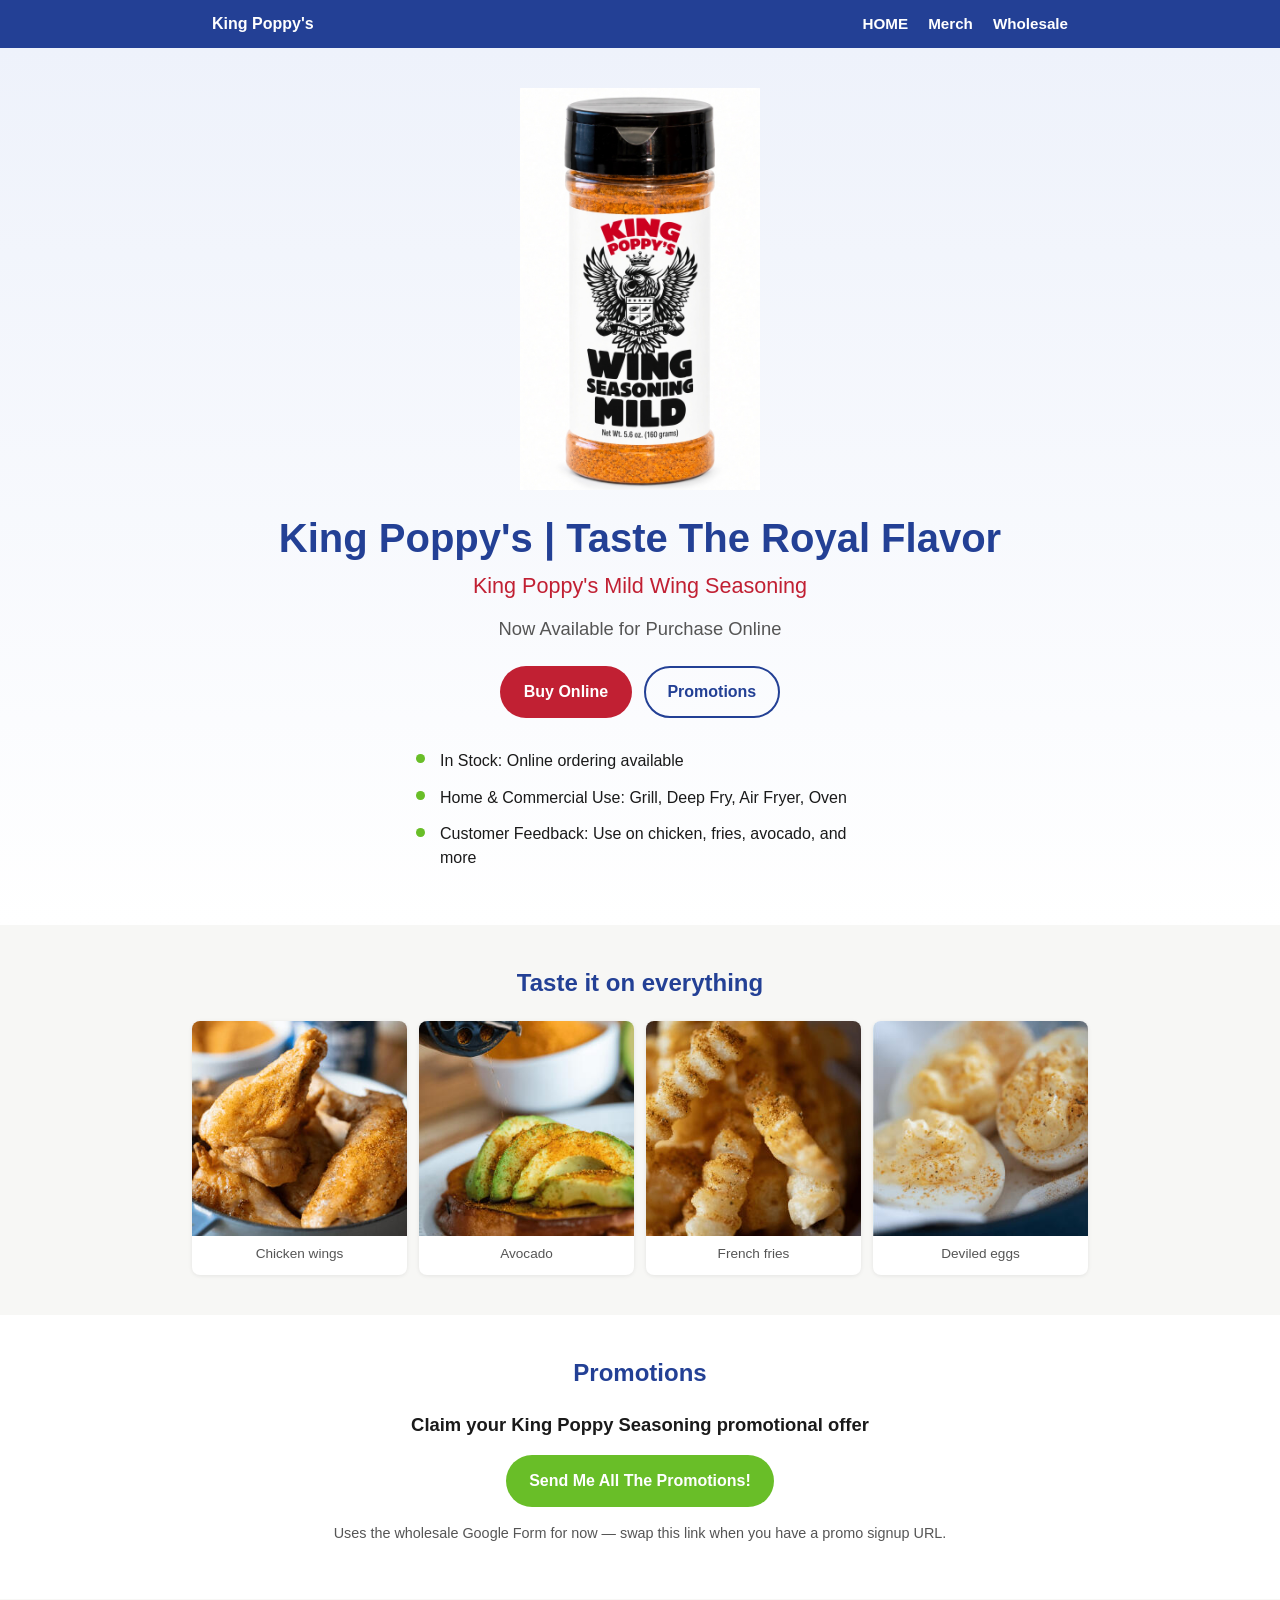
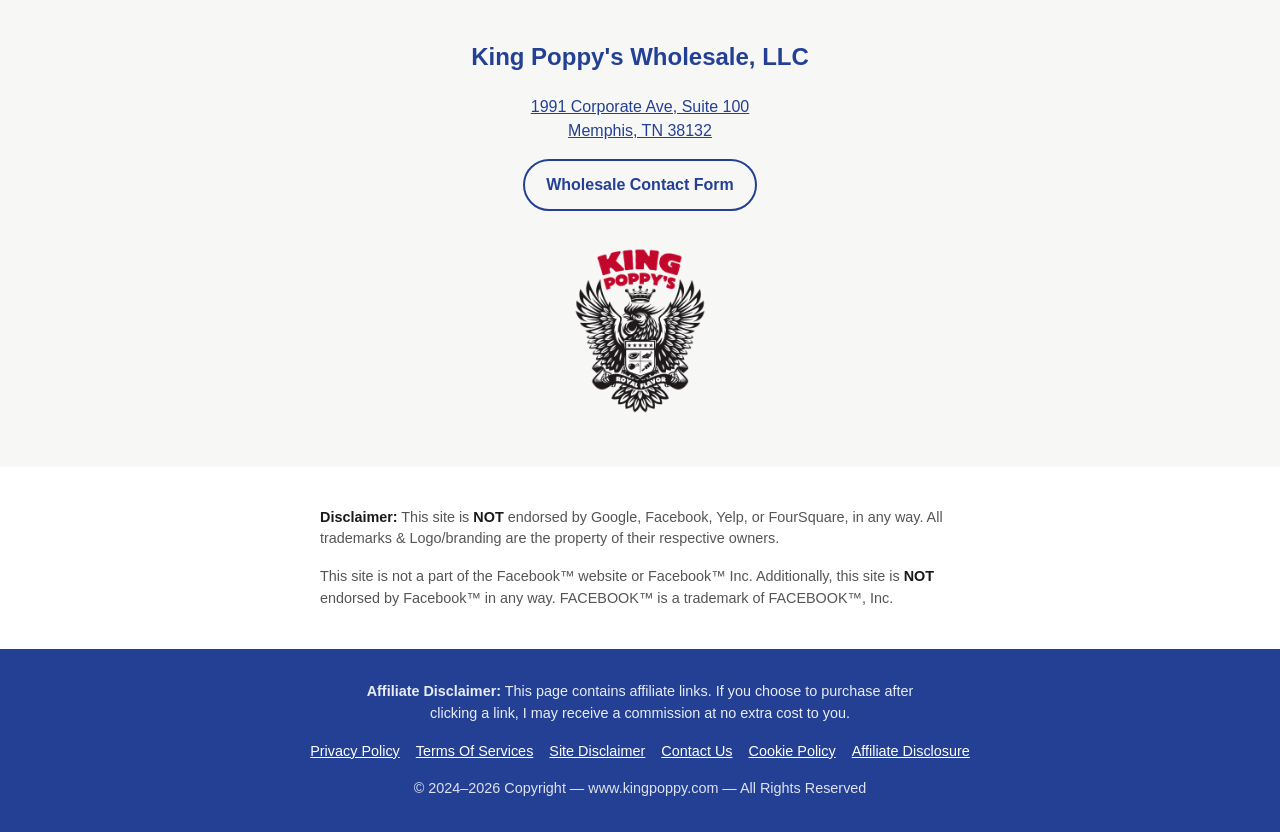
==== index.html @ 28b9f93a "Add King Poppy static site at repository root. Replace the stub README with the full Pages site so m" ====
<!DOCTYPE html>
<html lang="en">
<head>
  <meta charset="utf-8" />
  <meta name="viewport" content="width=device-width, initial-scale=1" />
  <title>King Poppy's Brand | Taste The Royal Flavor</title>
  <meta name="description" content="King Poppy Royal Flavor website. Join our email list for discounts and news directly from King Poppy." />
  <link rel="canonical" href="https://www.kingpoppy.com/" />
  <meta property="og:site_name" content="King Poppy's Brand | Taste The Royal Flavor" />
  <meta property="og:title" content="King Poppy's Brand | Taste The Royal Flavor" />
  <meta property="og:type" content="website" />
  <meta property="og:description" content="King Poppy Royal Flavor website. Join our email list for discounts and news directly from King Poppy." />
  <meta property="og:image" content="https://www.kingpoppy.com/assets/images/share.jpg" />
  <meta property="og:image:width" content="1200" />
  <meta property="og:image:height" content="1200" />
  <meta property="og:url" content="https://www.kingpoppy.com/" />
  <meta name="twitter:card" content="summary_large_image" />
  <link rel="icon" type="image/png" href="assets/images/favicon.png" />
  <link rel="apple-touch-icon" href="assets/images/apple-touch-icon.png" />
  <link rel="stylesheet" href="css/styles.css" />
</head>
<body>
  <a class="skip" href="#main">Skip to content</a>

  <header class="site-header">
    <div class="inner">
      <strong>King Poppy's</strong>
      <nav aria-label="Primary">
        <ul class="nav">
          <li><a href="#">HOME</a></li>
          <li><a href="#promo">Merch</a></li>
          <li><a href="https://www.litsupply.com/item-request/" rel="noopener noreferrer" target="_blank">Wholesale</a></li>
        </ul>
      </nav>
    </div>
  </header>

  <main id="main">
    <section class="hero">
      <div class="inner">
        <img class="logo-hero" src="assets/images/product-bottle.jpg" width="800" height="800" alt="Bottle of King Poppy's Mild Wing Seasoning, 5.6 oz, featuring a rooster logo with a Royal Flavor crest" />
        <h1>King Poppy's | Taste The Royal Flavor</h1>
        <p class="product-title">King Poppy's Mild Wing Seasoning</p>
        <p class="tagline">Now Available for Purchase Online</p>
        <div class="cta-row">
          <a class="btn btn-primary" href="https://checkout.square.site/merchant/ML3ZG626YGMFB/checkout/QDOJ6P7NUCU5K44X2YSJUEL5" rel="noopener noreferrer" target="_blank">Buy Online</a>
          <a class="btn btn-outline" href="#promo">Promotions</a>
        </div>
        <ul class="bullets">
          <li>In Stock: Online ordering available</li>
          <li>Home &amp; Commercial Use: Grill, Deep Fry, Air Fryer, Oven</li>
          <li>Customer Feedback: Use on chicken, fries, avocado, and more</li>
        </ul>
      </div>
    </section>

    <section class="section section-alt" aria-labelledby="gallery-heading">
      <div class="inner">
        <h2 id="gallery-heading">Taste it on everything</h2>
        <div class="gallery">
          <figure>
            <img src="assets/images/gallery01/chicken-wings.jpg" width="400" height="400" alt="Chicken Wing Seasoning" loading="lazy" />
            <figcaption>Chicken wings</figcaption>
          </figure>
          <figure>
            <img src="assets/images/gallery01/avocado.jpg" width="400" height="400" alt="Avocado Seasoning" loading="lazy" />
            <figcaption>Avocado</figcaption>
          </figure>
          <figure>
            <img src="assets/images/gallery01/french-fries.jpg" width="400" height="400" alt="French Fry Seasoning" loading="lazy" />
            <figcaption>French fries</figcaption>
          </figure>
          <figure>
            <img src="assets/images/gallery01/deviled-eggs.jpg" width="400" height="400" alt="Deviled Egg Seasoning" loading="lazy" />
            <figcaption>Deviled eggs</figcaption>
          </figure>
        </div>
      </div>
    </section>

    <section id="promo" class="section promo">
      <div class="inner">
        <h2>Promotions</h2>
        <p class="lead">Claim your King Poppy Seasoning promotional offer</p>
        <!-- Carrd form does not run on static hosting. Point this CTA at your list/tool of choice. -->
        <a class="btn btn-secondary" href="https://www.litsupply.com/item-request/" rel="noopener noreferrer" target="_blank">Send Me All The Promotions!</a>
        <p style="margin-top:1rem;font-size:0.9rem;color:var(--muted);">Uses the wholesale Google Form for now — swap this link when you have a promo signup URL.</p>
      </div>
    </section>

    <section class="section section-alt contact-block" aria-labelledby="contact-heading">
      <div class="inner">
        <h2 id="contact-heading">King Poppy's Wholesale, LLC</h2>
        <address>
          <a href="https://maps.app.goo.gl/yK5ESJTfPWjfMtfeA" rel="noopener noreferrer" target="_blank">
            1991 Corporate Ave, Suite 100<br />
            Memphis, TN 38132
          </a>
        </address>
        <a class="btn btn-outline" href="https://www.litsupply.com/item-request/" rel="noopener noreferrer" target="_blank">Wholesale Contact Form</a>
        <img class="logo-mark" src="assets/images/logo-mark.png" width="480" height="480" alt="King Poppy's Royal Flavor Logo" loading="lazy" />
      </div>
    </section>

    <section class="section">
      <div class="inner">
        <p class="disclaimer">
          <strong>Disclaimer:</strong> This site is <strong>NOT</strong> endorsed by Google, Facebook, Yelp, or FourSquare, in any way. All trademarks &amp; Logo/branding are the property of their respective owners.
        </p>
        <p class="disclaimer" style="margin-top:1rem;">
          This site is not a part of the Facebook™ website or Facebook™ Inc. Additionally, this site is <strong>NOT</strong> endorsed by Facebook™ in any way. FACEBOOK™ is a trademark of FACEBOOK™, Inc.
        </p>
      </div>
    </section>
  </main>

  <footer class="site-footer">
    <div class="inner">
      <p class="affiliate-note">
        <strong>Affiliate Disclaimer:</strong> This page contains affiliate links. If you choose to purchase after clicking a link, I may receive a commission at no extra cost to you.
      </p>
      <ul class="footer-nav">
        <li><a href="privacy-policy.html">Privacy Policy</a></li>
        <li><a href="terms-condition.html">Terms Of Services</a></li>
        <li><a href="site-disclaimer.html">Site Disclaimer</a></li>
        <li><a href="contact-us.html">Contact Us</a></li>
        <li><a href="cookie-policy.html">Cookie Policy</a></li>
        <li><a href="affiliate-disclosure.html">Affiliate Disclosure</a></li>
      </ul>
      <p class="copyright">&copy; 2024–2026 Copyright — www.kingpoppy.com — All Rights Reserved</p>
    </div>
  </footer>
</body>
</html>
---- css/styles.css ----
:root {
  --blue: #234095;
  --green: #69BE28;
  --red: #C12033;
  --black: #000000;
  --white: #ffffff;
  --ink: #1a1a1a;
  --muted: #555;
  --bg: #f7f7f5;
  --max: 56rem;
  --font: -apple-system, BlinkMacSystemFont, "Segoe UI", Roboto, "Helvetica Neue", Arial, sans-serif;
}

*, *::before, *::after { box-sizing: border-box; }
html { scroll-behavior: smooth; }
body {
  margin: 0;
  font-family: var(--font);
  color: var(--ink);
  background: var(--white);
  line-height: 1.5;
}
img { max-width: 100%; height: auto; display: block; }
a { color: var(--blue); }
a:hover { color: var(--red); }

.skip {
  position: absolute;
  left: -9999px;
}
.skip:focus {
  left: 1rem;
  top: 1rem;
  z-index: 100;
  background: var(--white);
  padding: 0.5rem 1rem;
}

.site-header {
  background: var(--blue);
  color: var(--white);
  position: sticky;
  top: 0;
  z-index: 50;
}
.site-header .inner {
  max-width: var(--max);
  margin: 0 auto;
  padding: 0.75rem 1.25rem;
  display: flex;
  align-items: center;
  justify-content: space-between;
  gap: 1rem;
}
.nav {
  display: flex;
  flex-wrap: wrap;
  gap: 0.75rem 1.25rem;
  list-style: none;
  margin: 0;
  padding: 0;
}
.nav a {
  color: var(--white);
  text-decoration: none;
  font-weight: 600;
  font-size: 0.95rem;
}
.nav a:hover { color: var(--green); }

.hero {
  background: linear-gradient(180deg, #eef2fb 0%, var(--white) 100%);
  padding: 2.5rem 1.25rem 3rem;
  text-align: center;
}
.hero .inner { max-width: var(--max); margin: 0 auto; }
.hero h1 {
  margin: 0 0 0.5rem;
  font-size: clamp(1.75rem, 4vw, 2.5rem);
  color: var(--blue);
  line-height: 1.2;
}
.hero .tagline {
  margin: 0 0 1.5rem;
  font-size: 1.15rem;
  color: var(--muted);
}
.logo-hero {
  width: min(15rem, 70vw);
  margin: 0 auto 1.5rem;
}
.product-title {
  margin: 0 0 0.75rem;
  font-size: 1.35rem;
  color: var(--red);
}
.cta-row {
  display: flex;
  flex-wrap: wrap;
  gap: 0.75rem;
  justify-content: center;
  margin: 1.25rem 0 1.5rem;
}
.btn {
  display: inline-flex;
  align-items: center;
  justify-content: center;
  gap: 0.4rem;
  padding: 0.75rem 1.35rem;
  border-radius: 999px;
  font-weight: 700;
  text-decoration: none;
  border: 2px solid transparent;
  cursor: pointer;
  font-size: 1rem;
}
.btn-primary {
  background: var(--red);
  color: var(--white);
}
.btn-primary:hover { background: #9e1a28; color: var(--white); }
.btn-secondary {
  background: var(--green);
  color: var(--white);
}
.btn-secondary:hover { background: #54991f; color: var(--white); }
.btn-outline {
  background: transparent;
  border-color: var(--blue);
  color: var(--blue);
}
.btn-outline:hover { background: var(--blue); color: var(--white); }

.bullets {
  list-style: none;
  margin: 0 auto;
  padding: 0;
  max-width: 28rem;
  text-align: left;
}
.bullets li {
  position: relative;
  padding: 0.4rem 0 0.4rem 1.5rem;
}
.bullets li::before {
  content: "";
  position: absolute;
  left: 0;
  top: 0.75rem;
  width: 0.55rem;
  height: 0.55rem;
  border-radius: 50%;
  background: var(--green);
}

.section {
  padding: 2.5rem 1.25rem;
}
.section .inner { max-width: var(--max); margin: 0 auto; }
.section h2 {
  margin: 0 0 1.25rem;
  text-align: center;
  color: var(--blue);
  font-size: 1.5rem;
}
.section-alt { background: var(--bg); }

.gallery {
  display: grid;
  grid-template-columns: repeat(auto-fit, minmax(140px, 1fr));
  gap: 0.75rem;
}
.gallery figure {
  margin: 0;
  background: var(--white);
  border-radius: 0.5rem;
  overflow: hidden;
  box-shadow: 0 1px 4px rgba(0,0,0,0.08);
}
.gallery figcaption {
  padding: 0.5rem 0.6rem 0.7rem;
  font-size: 0.85rem;
  text-align: center;
  color: var(--muted);
}

.promo {
  text-align: center;
}
.promo p.lead {
  margin: 0 0 1rem;
  font-size: 1.15rem;
  font-weight: 600;
}

.contact-block {
  text-align: center;
}
.contact-block address {
  font-style: normal;
  margin: 0 0 1rem;
}
.logo-mark {
  width: min(12rem, 50vw);
  margin: 1.5rem auto 0;
}

.disclaimer {
  font-size: 0.9rem;
  color: var(--muted);
  max-width: 40rem;
  margin: 0 auto;
}
.disclaimer strong { color: var(--ink); }

.site-footer {
  background: var(--blue);
  color: var(--white);
  padding: 2rem 1.25rem;
  font-size: 0.9rem;
}
.site-footer .inner {
  max-width: var(--max);
  margin: 0 auto;
  text-align: center;
}
.site-footer a { color: var(--white); }
.site-footer a:hover { color: var(--green); }
.footer-nav {
  display: flex;
  flex-wrap: wrap;
  gap: 0.5rem 1rem;
  justify-content: center;
  list-style: none;
  margin: 0 0 1rem;
  padding: 0;
}
.affiliate-note {
  margin: 0 0 1rem;
  opacity: 0.9;
  max-width: 36rem;
  margin-left: auto;
  margin-right: auto;
}
.copyright { margin: 0; opacity: 0.85; }

.legal-page {
  max-width: 40rem;
  margin: 0 auto;
  padding: 2.5rem 1.25rem 4rem;
}
.legal-page h1 { color: var(--blue); }
.legal-page .back { margin-bottom: 1.5rem; display: inline-block; }

@media (max-width: 480px) {
  .site-header .inner { flex-direction: column; align-items: flex-start; }
}
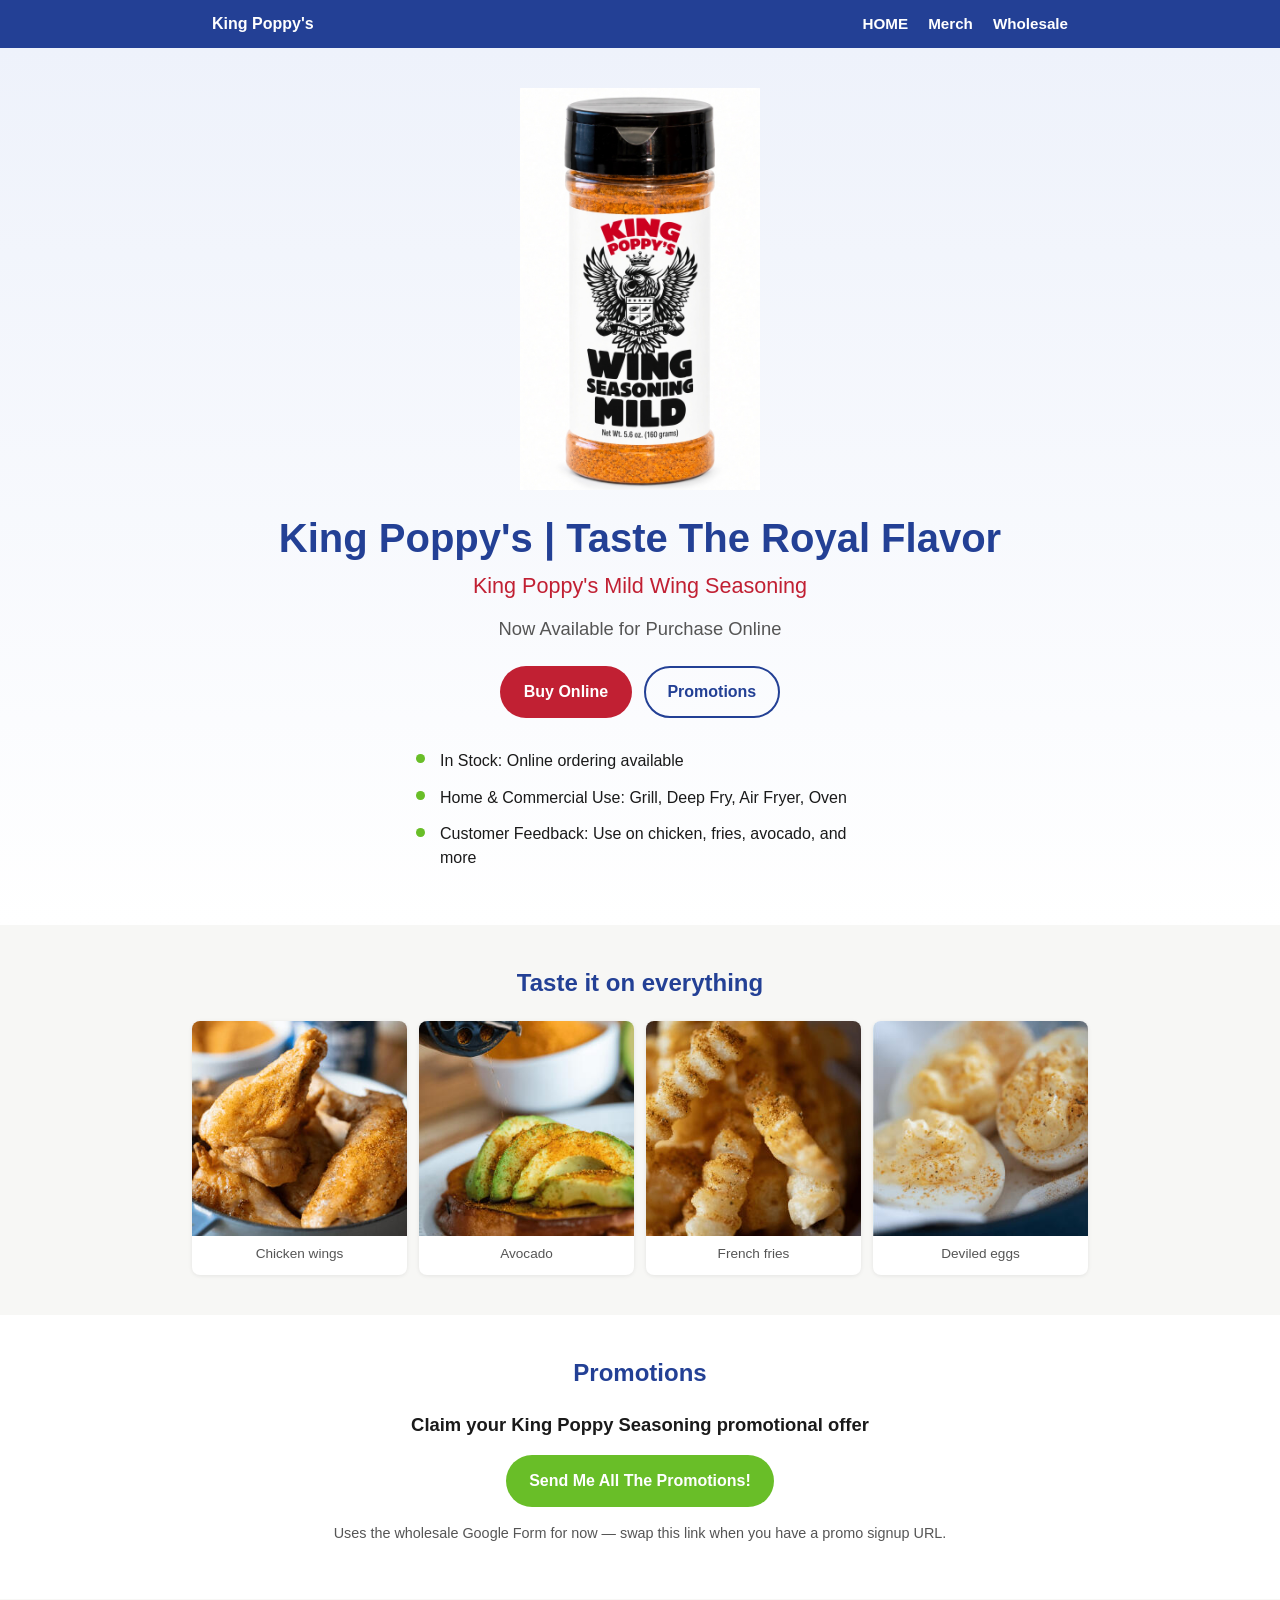
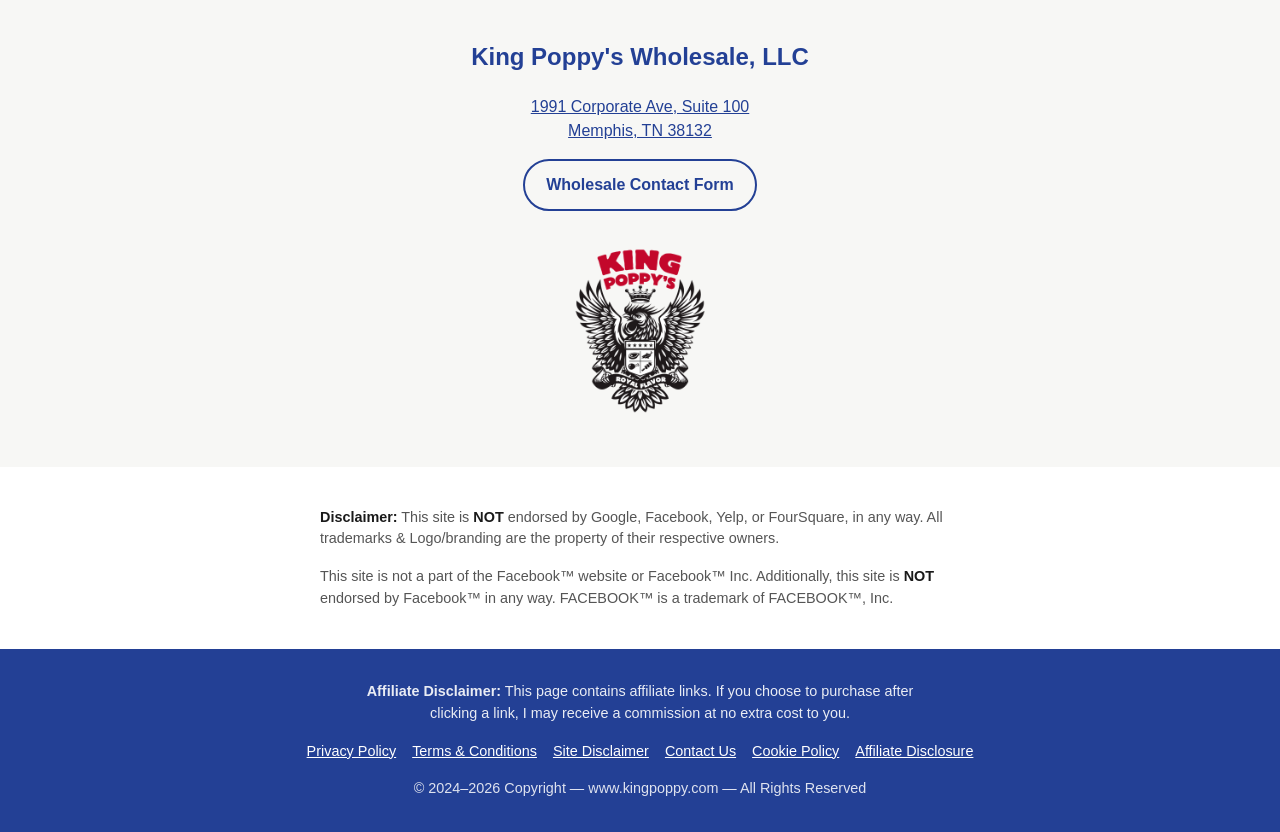
==== commit fc4e798e: "Add legal page copy and a GitHub Pages 404. Replace the terms and privacy stubs with King Poppy Whol" ====
--- a/index.html
+++ b/index.html
@@ -121,7 +121,7 @@
       </p>
       <ul class="footer-nav">
         <li><a href="privacy-policy.html">Privacy Policy</a></li>
-        <li><a href="terms-condition.html">Terms Of Services</a></li>
+        <li><a href="terms-condition.html">Terms &amp; Conditions</a></li>
         <li><a href="site-disclaimer.html">Site Disclaimer</a></li>
         <li><a href="contact-us.html">Contact Us</a></li>
         <li><a href="cookie-policy.html">Cookie Policy</a></li>
--- a/css/styles.css
+++ b/css/styles.css
@@ -255,3 +255,14 @@
 @media (max-width: 480px) {
   .site-header .inner { flex-direction: column; align-items: flex-start; }
 }
+
+
+.legal-page { max-width: 42rem; margin: 0 auto; padding: 2.5rem 1.25rem 4rem; }
+.legal-page h1 { color: var(--blue); margin-top: 0; }
+.legal-page h2 { color: var(--blue); font-size: 1.1rem; margin: 1.75rem 0 0.5rem; }
+.legal-page p, .legal-page li { color: var(--ink); line-height: 1.6; }
+.legal-page .back { margin-bottom: 1.5rem; display: inline-block; }
+.legal-page .meta { color: var(--muted); font-size: 0.9rem; }
+.not-found { text-align: center; padding: 4rem 1.25rem 5rem; }
+.not-found h1 { font-size: 3rem; color: var(--blue); margin: 0 0 0.5rem; }
+.not-found p { color: var(--muted); margin: 0 0 1.5rem; }
